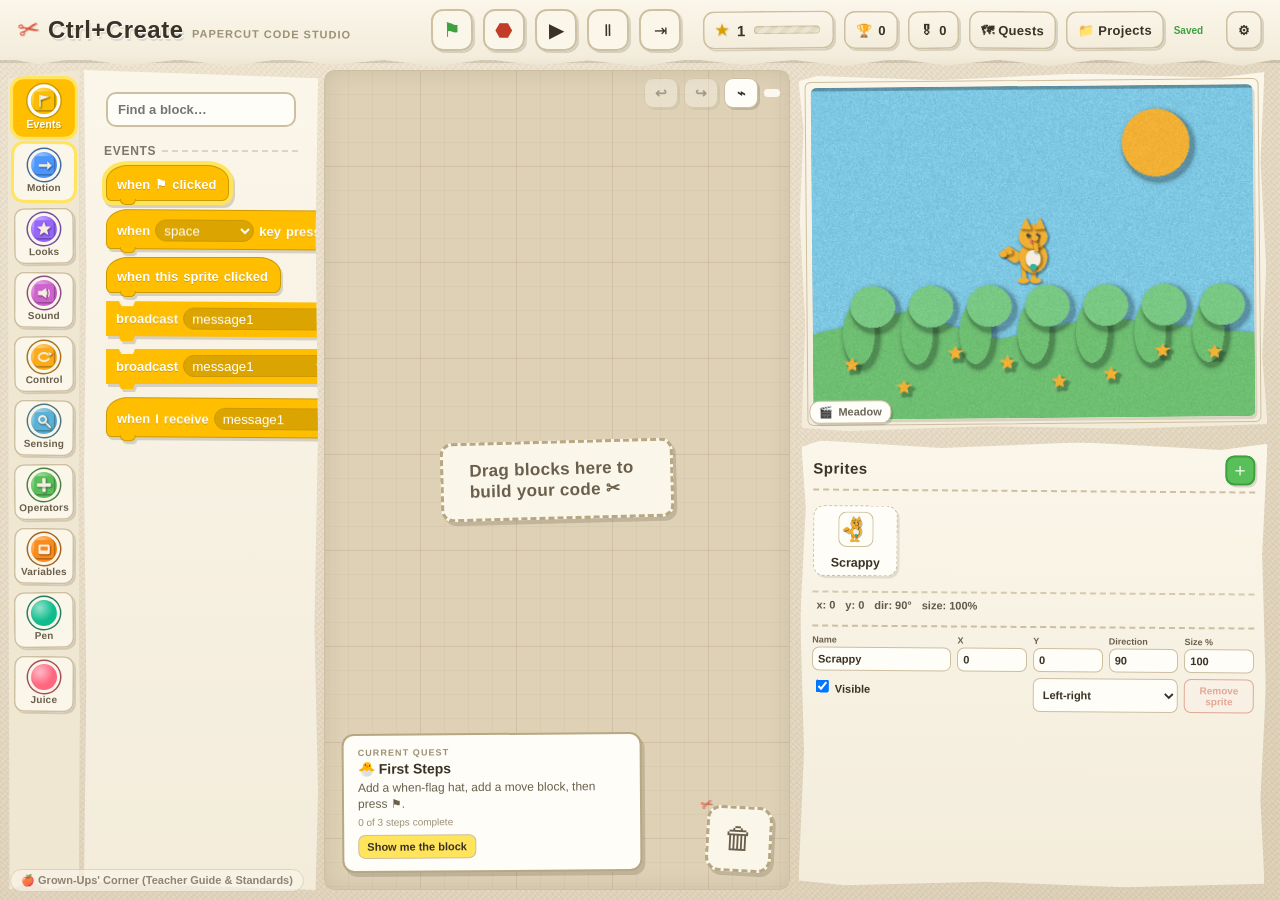
==== index.html @ 37e4403c "Ctrl+Create — papercut block-coding studio for kids A complete, offline-friendly Scratch-style visua" ====
<!DOCTYPE html>
<html lang="en">
<head>
<meta charset="UTF-8">
<meta name="viewport" content="width=device-width, initial-scale=1.0">
<title>Ctrl+Create — Papercut Code Studio</title>
<link rel="stylesheet" href="css/theme.css?v=14">
<link rel="stylesheet" href="css/blocks.css?v=14">
<link rel="stylesheet" href="css/game.css?v=14">
<link rel="stylesheet" href="css/enhancements.css?v=14">
<link rel="manifest" href="manifest.webmanifest">
</head>
<body>

  <!-- ======================================================= TOP BAR -->
  <header id="topbar">
    <div class="brand">
      <span class="brand-mark">✂</span>
      <h1>Ctrl+Create</h1>
      <span class="brand-sub">papercut code studio</span>
    </div>

    <div class="run-controls">
      <button id="btn-flag" class="ctl ctl-flag" title="Run (green flag)">⚑</button>
      <button id="btn-stop" class="ctl ctl-stop" title="Stop all">⬣</button>
      <button id="btn-play" class="ctl ctl-play" title="Play fullscreen">▶</button>
      <button id="btn-pause" class="ctl ctl-debug" title="Pause running code" aria-label="Pause running code">Ⅱ</button>
      <button id="btn-step" class="ctl ctl-debug" title="Run one block" aria-label="Run one block">⇥</button>
    </div>

    <div class="player-hud">
      <div id="hud-level" class="hud-chip" title="Your maker level">
        <span class="hud-icon">★</span>
        <span id="hud-level-num">1</span>
        <div class="xp-track"><div id="hud-xp-fill" class="xp-fill"></div></div>
      </div>
      <button id="btn-achievements" class="hud-chip" title="Achievements">🏆 <span id="hud-ach-count">0</span></button>
      <button id="btn-badges" class="hud-chip" title="Badges">🎖 <span id="hud-badge-count">0</span></button>
      <button id="btn-quests" class="hud-chip" title="Quests / Levels">🗺 Quests</button>
      <button id="btn-projects" class="hud-chip" title="My projects">📁 Projects</button>
      <span id="save-status" class="save-status" role="status" aria-live="polite">Saved</span>
      <button id="btn-settings" class="hud-chip" title="Learning and classroom settings" aria-label="Learning and classroom settings">⚙</button>
    </div>
  </header>

  <!-- ======================================================= MAIN LAYOUT -->
  <main id="layout">

    <!-- palette rail: category buttons -->
    <nav id="cat-rail" aria-label="Block categories"><!-- filled by palette.js --></nav>

    <!-- palette: block templates for selected category -->
    <section id="palette" aria-label="Block palette"><!-- filled by palette.js --></section>

    <!-- scripting workspace -->
    <section id="workspace-wrap">
      <div id="workspace" tabindex="0" aria-label="Scripting area">
        <div id="ws-canvas"><!-- top-level scripts live here --></div>
        <div id="ws-hint" class="ws-hint">Drag blocks here to build your code ✂</div>
      </div>
      <div id="trash" title="Drag here to delete">🗑</div>
    </section>

    <!-- stage + sprites -->
    <aside id="stage-side">
      <div id="stage-frame" class="paper-card">
        <canvas id="stage" width="480" height="360"></canvas>
        <div id="stage-overlays"><!-- speech bubbles, variable monitors, ask prompt --></div>
      </div>
      <div id="sprite-panel" class="paper-card">
        <div class="panel-head">
          <h2>Sprites</h2>
          <button id="btn-add-sprite" title="Add a sprite">＋</button>
        </div>
        <div id="sprite-list"><!-- filled by stage.js --></div>
        <div id="sprite-props"><!-- x / y / size / dir readout --></div>
      </div>
    </aside>
  </main>

  <!-- ======================================================= GAME OVERLAYS -->
  <div id="toast-dock" aria-live="polite"><!-- achievement toasts --></div>

  <dialog id="dlg-achievements" class="paper-dialog">
    <div class="dlg-head"><h2>🏆 Achievements</h2><button class="dlg-close" data-close>✕</button></div>
    <div id="ach-grid" class="dlg-body"></div>
  </dialog>

  <dialog id="dlg-badges" class="paper-dialog">
    <div class="dlg-head"><h2>🎖 Badges</h2><button class="dlg-close" data-close>✕</button></div>
    <div id="badge-grid" class="dlg-body"></div>
  </dialog>

  <dialog id="dlg-quests" class="paper-dialog">
    <div class="dlg-head"><h2>🗺 Quests</h2><button class="dlg-close" data-close>✕</button></div>
    <div id="quest-list" class="dlg-body"></div>
  </dialog>

  <dialog id="dlg-levelup" class="paper-dialog levelup">
    <div id="levelup-body"></div>
  </dialog>

  <!-- discreet teacher link: visible to grown-ups, out of kids' way -->
  <a id="teacher-link" href="./teacher-guide.html" target="_blank" rel="noopener"
     title="Teacher guide and standards alignment"
     style="position:fixed;left:10px;bottom:8px;z-index:60;font:600 11px/1.4 -apple-system,'SF Pro Rounded','Segoe UI',ui-rounded,sans-serif;color:#6b6152;text-decoration:none;background:rgba(251,246,234,.85);border:1.5px solid #d8cbae;border-radius:999px;padding:3px 10px;opacity:.75">
    🍎 Grown-Ups' Corner (Teacher Guide &amp; Standards)</a>

  <!-- ======================================================= SCRIPTS -->
  <script src="js/core.js?v=14"></script>
  <script src="js/blockDefs.js?v=14"></script>
  <script src="js/editor/blockRender.js?v=14"></script>
  <script src="js/editor/palette.js?v=14"></script>
  <script src="js/editor/workspace.js?v=14"></script>
  <script src="js/engine/sound.js?v=14"></script>
  <script src="js/engine/fx.js?v=14"></script>
  <script src="js/engine/stage.js?v=14"></script>
  <script src="js/engine/interpreter.js?v=14"></script>
  <script src="js/projectIO.js?v=14"></script>
  <script src="js/game/progress.js?v=14"></script>
  <script src="js/game/achievements.js?v=14"></script>
  <script src="js/game/quests.js?v=14"></script>
  <script src="js/game/ui.js?v=14"></script>
  <script src="js/editor/projects.js?v=14"></script>
  <script src="js/editor/playmode.js?v=14"></script>
  <script src="js/main.js?v=14"></script>
  <script src="js/enhancements.js?v=14"></script>
</body>
</html>
---- css/theme.css ----
/* =========================================================================
   Scratchy — theme.css
   App layout + papercut / construction-paper craft aesthetic.
   Pure CSS. System fonts + CSS-generated textures only.
   ========================================================================= */

:root {
  /* --- paper palette --- */
  --paper-bg:      #e8ddc7;   /* warm kraft base */
  --paper-bg-2:    #e0d3b8;   /* deeper kraft for texture layering */
  --paper-card:    #fbf6ea;   /* cream cut sheet */
  --paper-card-2:  #f3ecdb;   /* secondary card tone */
  --paper-rail:    #f0e7d2;   /* category rail sheet */
  --ink:           #3a3226;   /* dark warm ink */
  --ink-soft:      #6a5f4c;   /* muted ink for sub text */
  --ink-faint:     #9c9075;   /* faint ink / placeholders */
  --cut-edge:      #cdbf9f;   /* hairline darker cut edge */
  --cut-edge-2:    #b7a883;   /* deeper cut edge */

  /* --- construction-paper accents --- */
  --red:    #e5533c;
  --red-d:  #c23c28;
  --blue:   #4c97ff;
  --blue-d: #2f78dd;
  --green:  #59c059;
  --green-d:#3fa03f;
  --yellow: #ffbf00;
  --yellow-d:#d99e00;
  --purple: #a05cd6;
  --pink:   #ff6ea6;

  /* --- shadows: hard offset "paper stack", no soft blur --- */
  --shadow-hard:   3px 4px 0 rgba(58,50,38,.18);
  --shadow-hard-sm:2px 2px 0 rgba(58,50,38,.16);
  --shadow-hard-lg:5px 7px 0 rgba(58,50,38,.20);
  --shadow-inset-edge: inset 0 0 0 1px var(--cut-edge);

  /* --- geometry --- */
  --tilt-a: -0.5deg;
  --tilt-b:  0.4deg;
  --radius:  10px;

  --font: -apple-system, "SF Pro Rounded", "Segoe UI", ui-rounded,
          "Helvetica Neue", Arial, sans-serif;
}

/* =========================================================================
   Reset / base
   ========================================================================= */
* { box-sizing: border-box; }

html, body {
  height: 100%;
  width: 100%;
  margin: 0;
}

body {
  overflow: hidden;
  font-family: var(--font);
  color: var(--ink);
  background-color: var(--paper-bg);
  /* layered fiber / speckle texture — tiny, low-contrast, no images */
  background-image:
    /* faint diagonal paper fibers */
    repeating-linear-gradient(48deg,
      rgba(255,255,255,.05) 0 2px,
      rgba(120,100,70,.035) 2px 4px),
    repeating-linear-gradient(-42deg,
      rgba(120,100,70,.03) 0 3px,
      rgba(255,255,255,.03) 3px 6px),
    /* speckle grain */
    radial-gradient(rgba(90,74,48,.06) 0.5px, transparent 0.5px),
    radial-gradient(rgba(120,100,70,.05) 0.5px, transparent 0.5px),
    /* base warmth gradient */
    radial-gradient(120% 120% at 20% 0%, #efe6d2 0%, var(--paper-bg) 55%, #ddd0b6 100%);
  background-size:
    5px 5px,
    7px 7px,
    9px 9px,
    13px 13px,
    100% 100%;
  background-position: 0 0, 0 0, 0 0, 4px 6px, 0 0;
  -webkit-font-smoothing: antialiased;
}

button { font-family: inherit; color: inherit; cursor: pointer; }

:focus-visible {
  outline: 3px dashed var(--blue);
  outline-offset: 2px;
}

/* =========================================================================
   Topbar — torn bottom edge, paper sheet
   ========================================================================= */
#topbar {
  position: relative;
  height: 60px;
  display: flex;
  align-items: center;
  justify-content: space-between;
  gap: 14px;
  padding: 0 18px;
  background:
    linear-gradient(180deg, var(--paper-card) 0%, var(--paper-card-2) 100%);
  box-shadow: 0 3px 0 rgba(58,50,38,.14);
  z-index: 30;
}
/* torn bottom edge via zigzag clip on an overlay strip */
#topbar::after {
  content: "";
  position: absolute;
  left: 0; right: 0; bottom: -9px;
  height: 12px;
  background: linear-gradient(180deg, var(--paper-card-2), #ece3ce);
  clip-path: polygon(
    0 0, 3% 60%, 6% 10%, 10% 70%, 14% 20%, 18% 75%, 22% 15%, 26% 65%,
    30% 25%, 34% 80%, 38% 18%, 42% 68%, 46% 30%, 50% 78%, 54% 16%,
    58% 66%, 62% 26%, 66% 74%, 70% 14%, 74% 70%, 78% 22%, 82% 76%,
    86% 18%, 90% 64%, 94% 28%, 97% 72%, 100% 12%, 100% 0);
  z-index: 1;
}

.brand {
  display: flex;
  align-items: baseline;
  gap: 8px;
}
.brand-mark {
  font-size: 26px;
  line-height: 1;
  color: var(--red);
  transform: rotate(-12deg);
  display: inline-block;
  filter: drop-shadow(1px 1px 0 rgba(58,50,38,.2));
}
.brand h1 {
  margin: 0;
  font-size: 24px;
  font-weight: 800;
  letter-spacing: .5px;
  color: var(--ink);
  text-shadow: 1px 1px 0 #fff, 2px 3px 0 rgba(58,50,38,.12);
}
.brand-sub {
  font-size: 11px;
  font-weight: 700;
  letter-spacing: 1px;
  text-transform: uppercase;
  color: var(--ink-faint);
  transform: rotate(var(--tilt-b));
}

/* run controls — flag + stop, paper sticker buttons */
.run-controls {
  display: flex;
  gap: 10px;
  margin-left: auto;
  margin-right: 8px;
}
.ctl {
  width: 42px; height: 42px;
  font-size: 20px;
  border: none;
  border-radius: 12px;
  background: var(--paper-card);
  box-shadow:
    0 0 0 2px var(--cut-edge) inset,
    var(--shadow-hard-sm);
  transition: transform .08s, box-shadow .08s, background .15s;
  transform: rotate(var(--tilt-a));
}
.ctl:hover { background: #fffdf6; transform: rotate(0deg) translateY(-1px); }
.ctl:active {
  transform: translate(1px, 2px) rotate(0deg);
  box-shadow: 0 0 0 2px var(--cut-edge) inset, 1px 1px 0 rgba(58,50,38,.16);
}
.ctl-flag { color: var(--green-d); }
.ctl-flag:hover { box-shadow: 0 0 0 2px var(--green) inset, var(--shadow-hard-sm); }
.ctl-stop { color: var(--red-d); transform: rotate(var(--tilt-b)); }
.ctl-stop:hover { box-shadow: 0 0 0 2px var(--red) inset, var(--shadow-hard-sm); }

/* player HUD chips are defined in game.css (.hud-chip) */
.player-hud { display: flex; align-items: center; gap: 10px; }

/* =========================================================================
   Layout grid
   ========================================================================= */
#layout {
  display: grid;
  grid-template-columns: 76px 240px minmax(260px, 1fr) minmax(340px, 480px);
  height: calc(100vh - 60px);
  width: 100%;
  gap: 0;
  padding: 10px 10px 10px 8px;
}

/* =========================================================================
   Category rail
   ========================================================================= */
#cat-rail {
  position: relative;
  display: flex;
  flex-direction: column;
  gap: 8px;
  padding: 10px 6px;
  overflow-y: auto;
  overflow-x: hidden;
  background: var(--paper-rail);
  box-shadow: var(--shadow-hard);
  clip-path: polygon(
    0 1%, 100% 0, 99% 12%, 100% 30%, 98% 55%, 100% 78%,
    99% 99%, 60% 100%, 30% 99%, 2% 100%, 1% 60%, 0 20%);
  margin-right: 4px;
}
#cat-rail::-webkit-scrollbar { width: 6px; }
#cat-rail::-webkit-scrollbar-thumb { background: var(--cut-edge); border-radius: 4px; }

.cat-btn {
  --cat-color: var(--blue);
  display: flex;
  flex-direction: column;
  align-items: center;
  gap: 4px;
  padding: 8px 2px 7px;
  border: none;
  border-radius: 10px;
  background: var(--paper-card);
  box-shadow: 0 0 0 1.5px var(--cut-edge) inset, var(--shadow-hard-sm);
  transition: transform .1s, box-shadow .1s, background .12s;
}
.cat-btn:nth-child(even) { transform: rotate(var(--tilt-b)); }
.cat-btn:nth-child(odd)  { transform: rotate(var(--tilt-a)); }
.cat-btn:hover {
  background: #fffdf6;
  transform: rotate(0) translateY(-1px);
}
.cat-btn:active { transform: translate(1px,2px); }

/* papercut circle sticker dot */
.cat-dot {
  width: 26px; height: 26px;
  border-radius: 50%;
  background:
    radial-gradient(circle at 34% 30%, rgba(255,255,255,.55), transparent 55%),
    var(--cat-color);
  box-shadow:
    0 0 0 3px var(--paper-card),
    0 0 0 4.5px color-mix(in srgb, var(--cat-color) 55%, var(--ink)),
    2px 2px 0 rgba(58,50,38,.18);
}
/* generated papercut icon sits inside the sticker frame */
.cat-dot { display: flex; align-items: center; justify-content: center; overflow: hidden; }
.cat-icon {
  width: 26px; height: 26px;
  border-radius: 50%;
  object-fit: cover;
  display: block;
}
.cat-name {
  font-size: 10px;
  font-weight: 800;
  letter-spacing: .2px;
  color: var(--ink-soft);
  text-align: center;
  line-height: 1.1;
}
.cat-btn.active {
  background: var(--cat-color);
  box-shadow:
    0 0 0 2px color-mix(in srgb, var(--cat-color) 60%, var(--ink)) inset,
    var(--shadow-hard);
  transform: rotate(0) scale(1.03);
}
.cat-btn.active .cat-name { color: #fff; text-shadow: 1px 1px 0 rgba(58,50,38,.3); }
.cat-btn.active .cat-dot {
  box-shadow: 0 0 0 3px #fff, 0 0 0 4.5px rgba(58,50,38,.25), 2px 2px 0 rgba(58,50,38,.2);
}

/* =========================================================================
   Palette
   ========================================================================= */
#palette {
  position: relative;
  overflow-y: auto;
  overflow-x: hidden;
  padding: 12px 12px 40px;
  background:
    linear-gradient(180deg, var(--paper-card) 0%, var(--paper-card-2) 100%);
  box-shadow: var(--shadow-hard);
  clip-path: polygon(
    0 0, 100% 1%, 99% 20%, 100% 44%, 98.5% 68%, 100% 88%,
    99% 100%, 0 99%, 1% 75%, 0 50%, 1% 24%);
  margin-right: 6px;
}
#palette::-webkit-scrollbar { width: 8px; }
#palette::-webkit-scrollbar-track { background: transparent; }
#palette::-webkit-scrollbar-thumb {
  background: var(--cut-edge); border-radius: 5px; border: 2px solid var(--paper-card);
}

.palette-sep {
  margin: 14px 2px 8px;
  font-size: 11px;
  font-weight: 800;
  letter-spacing: 1.2px;
  text-transform: uppercase;
  color: var(--ink-soft);
  display: flex;
  align-items: center;
  gap: 8px;
}
.palette-sep::after {
  content: "";
  flex: 1;
  height: 0;
  border-top: 2px dashed var(--cut-edge);
}
.palette-sep:first-child { margin-top: 2px; }

.palette-block {
  margin: 8px 0;
  cursor: grab;
  transition: transform .1s;
  transform-origin: left center;
  filter: drop-shadow(2px 3px 0 rgba(58,50,38,.14));
}
.palette-block:nth-child(even) { transform: rotate(var(--tilt-b)); }
.palette-block:hover { transform: scale(1.03) rotate(0); }
.palette-block:active { cursor: grabbing; }
.palette-block svg { display: block; max-width: 100%; }

/* =========================================================================
   Workspace
   ========================================================================= */
#workspace-wrap {
  position: relative;
  overflow: hidden;
  border-radius: var(--radius);
}
#workspace {
  position: relative;
  width: 100%;
  height: 100%;
  overflow: auto;
  border-radius: var(--radius);
  /* cutting-mat feel: faint grid on kraft */
  background-color: #ded1b6;
  background-image:
    linear-gradient(rgba(120,100,70,.10) 1px, transparent 1px),
    linear-gradient(90deg, rgba(120,100,70,.10) 1px, transparent 1px),
    linear-gradient(rgba(120,100,70,.05) 1px, transparent 1px),
    linear-gradient(90deg, rgba(120,100,70,.05) 1px, transparent 1px),
    radial-gradient(rgba(90,74,48,.05) 0.5px, transparent 0.5px);
  background-size: 96px 96px, 96px 96px, 24px 24px, 24px 24px, 6px 6px;
  box-shadow: var(--shadow-inset-edge), inset 0 0 22px rgba(58,50,38,.12);
}
#workspace:focus-visible { outline: 3px dashed var(--blue); outline-offset: -3px; }
#workspace::-webkit-scrollbar { width: 12px; height: 12px; }
#workspace::-webkit-scrollbar-thumb {
  background: var(--cut-edge-2); border-radius: 6px; border: 3px solid #ded1b6;
}

#ws-canvas {
  position: absolute;
  top: 0; left: 0;
  min-width: 2000px;
  min-height: 2000px;
}

.ws-hint {
  position: absolute;
  top: 50%; left: 50%;
  transform: translate(-50%, -50%) rotate(-1.5deg);
  padding: 16px 26px;
  font-size: 17px;
  font-weight: 800;
  letter-spacing: .3px;
  color: var(--ink-soft);
  background: var(--paper-card);
  border-radius: 12px;
  border: 3px dashed var(--cut-edge-2);
  box-shadow: var(--shadow-hard);
  pointer-events: none;
  transition: opacity .3s, transform .3s;
  z-index: 2;
}
/* fade the hint out once blocks exist */
#workspace.has-blocks .ws-hint { opacity: 0; transform: translate(-50%, -40%) scale(.9); }

/* =========================================================================
   Trash zone — dashed "cut here" scissors line
   ========================================================================= */
#trash {
  position: absolute;
  right: 18px; bottom: 18px;
  width: 66px; height: 66px;
  display: grid;
  place-items: center;
  font-size: 30px;
  color: var(--ink-soft);
  background: var(--paper-card);
  border: 3px dashed var(--cut-edge-2);
  border-radius: 14px;
  box-shadow: var(--shadow-hard);
  transform: rotate(3deg);
  transition: transform .18s cubic-bezier(.3,1.6,.5,1), box-shadow .18s, background .18s, color .18s;
  z-index: 12;
}
#trash::before {
  content: "✂";
  position: absolute;
  top: -12px; left: -10px;
  font-size: 15px;
  color: var(--red);
  transform: rotate(-24deg);
  filter: drop-shadow(1px 1px 0 rgba(58,50,38,.2));
}
#trash.hot {
  background: var(--red);
  color: #fff;
  border-color: var(--red-d);
  border-style: dashed;
  transform: rotate(-4deg) scale(1.22);
  box-shadow: 5px 8px 0 rgba(58,50,38,.26);
  animation: trash-wobble .4s ease-in-out infinite;
}
#trash.hot::before { color: #fff; }

@keyframes trash-wobble {
  0%,100% { transform: rotate(-6deg) scale(1.22); }
  50%     { transform: rotate(2deg)  scale(1.28); }
}

/* =========================================================================
   Stage side (stage + sprites)
   ========================================================================= */
#stage-side {
  display: flex;
  flex-direction: column;
  gap: 12px;
  padding: 4px 4px 4px 10px;
  overflow-y: auto;
  min-height: 0;
}
#stage-side::-webkit-scrollbar { width: 8px; }
#stage-side::-webkit-scrollbar-thumb { background: var(--cut-edge); border-radius: 5px; }

/* generic cut-paper card */
.paper-card {
  position: relative;
  background:
    linear-gradient(180deg, var(--paper-card) 0%, var(--paper-card-2) 100%);
  box-shadow: var(--shadow-hard);
  clip-path: polygon(
    0 1.5%, 4% 0, 30% 1.5%, 60% 0, 90% 1.5%, 100% 0,
    99% 25%, 100% 55%, 99% 80%, 100% 99%,
    70% 100%, 40% 99%, 10% 100%, 0 99%,
    1% 70%, 0 40%, 1% 15%);
  padding: 12px;
  transform: rotate(var(--tilt-a));
}
#stage-side .paper-card:nth-child(even) { transform: rotate(var(--tilt-b)); }

#stage-frame {
  padding: 12px;
  flex: 0 0 auto;
}
#stage-frame::after {
  /* hairline inner cut edge around the stage sheet */
  content: "";
  position: absolute;
  inset: 6px;
  border: 1px solid var(--cut-edge);
  border-radius: 6px;
  pointer-events: none;
}
#stage {
  display: block;
  width: 100%;
  height: auto;
  aspect-ratio: 4 / 3;
  border-radius: 6px;
  background: #fffdf7;
  image-rendering: auto;
  box-shadow: inset 0 0 0 2px var(--cut-edge), 2px 3px 0 rgba(58,50,38,.14);
}
#stage-overlays {
  position: absolute;
  inset: 12px;
  pointer-events: none;
}

/* sprite panel */
#sprite-panel {
  flex: 1 1 auto;
  min-height: 160px;
  display: flex;
  flex-direction: column;
}
.panel-head {
  display: flex;
  align-items: center;
  justify-content: space-between;
  margin-bottom: 10px;
  padding-bottom: 6px;
  border-bottom: 2px dashed var(--cut-edge);
}
.panel-head h2 {
  margin: 0;
  font-size: 15px;
  font-weight: 800;
  letter-spacing: .5px;
  color: var(--ink);
}
#btn-add-sprite {
  width: 30px; height: 30px;
  font-size: 18px;
  line-height: 1;
  border: none;
  border-radius: 9px;
  color: #fff;
  background: var(--green);
  box-shadow: 0 0 0 2px var(--green-d) inset, var(--shadow-hard-sm);
  transition: transform .08s, box-shadow .08s;
}
#btn-add-sprite:hover { transform: translateY(-1px) rotate(-3deg); }
#btn-add-sprite:active {
  transform: translate(1px,2px);
  box-shadow: 0 0 0 2px var(--green-d) inset, 1px 1px 0 rgba(58,50,38,.16);
}

#sprite-list {
  display: grid;
  grid-template-columns: repeat(auto-fill, minmax(72px, 1fr));
  gap: 8px;
  overflow-y: auto;
  padding: 2px;
  align-content: start;
}

.sprite-chip {
  display: flex;
  flex-direction: column;
  align-items: center;
  gap: 3px;
  padding: 6px 4px 5px;
  border: none;
  border-radius: 10px;
  background: var(--paper-card);
  box-shadow: 0 0 0 1.5px var(--cut-edge) inset, var(--shadow-hard-sm);
  transition: transform .1s, box-shadow .1s;
  transform: rotate(var(--tilt-a));
}
.sprite-chip:nth-child(even) { transform: rotate(var(--tilt-b)); }
.sprite-chip:hover { transform: rotate(0) translateY(-2px); }
.sprite-chip canvas {
  width: 48px; height: 48px;
  border-radius: 8px;
  background: #fffdf7;
  box-shadow: inset 0 0 0 1px var(--cut-edge);
  image-rendering: auto;
}
.sprite-chip span {
  font-size: 10px;
  font-weight: 700;
  color: var(--ink-soft);
  max-width: 64px;
  overflow: hidden;
  text-overflow: ellipsis;
  white-space: nowrap;
}
.sprite-chip.selected {
  background: var(--yellow);
  box-shadow: 0 0 0 2px var(--yellow-d) inset, var(--shadow-hard);
  transform: rotate(0) scale(1.04);
}
.sprite-chip.selected span { color: var(--ink); }

#sprite-props {
  margin-top: 10px;
  padding-top: 8px;
  border-top: 2px dashed var(--cut-edge);
  font-size: 12px;
  color: var(--ink-soft);
  display: flex;
  flex-wrap: wrap;
  gap: 8px;
}
#sprite-props:empty { display: none; }

/* =========================================================================
   Reduced motion
   ========================================================================= */
@media (prefers-reduced-motion: reduce) {
  * { animation: none !important; }
  .ctl, .cat-btn, .sprite-chip, .palette-block, #trash,
  .paper-card, #stage-side .paper-card { transform: none !important; }
  #trash.hot { transform: scale(1.15) !important; }
}
---- css/blocks.css ----
/* ============================================================================
 * SCRATCHY — blocks.css
 * Papercut coding blocks. Owned by the block renderer (blockRender.js).
 * Category colors arrive per-block as inline vars: --blk / --blk-edge.
 * ==========================================================================*/

/* ---------------------------------------------------------------- stacks -- */
.stack {
  position: absolute;
  filter: drop-shadow(3px 4px 0 rgba(58, 50, 38, 0.22));
  touch-action: none;
}
.stack.dragging {
  pointer-events: none;
  z-index: 999;
  filter: drop-shadow(6px 9px 0 rgba(58, 50, 38, 0.28));
  transform: scale(1.04) rotate(-0.8deg);
  transition: transform 0.08s ease-out;
}

/* ----------------------------------------------------------------- block -- */
.blk {
  position: relative;
  width: max-content;
  min-height: 34px;
  background: var(--blk);
  color: #fff;
  font: 600 13px/1 -apple-system, "SF Pro Rounded", "Segoe UI", ui-rounded, sans-serif;
  border: 1.5px solid var(--blk-edge);
  border-radius: 6px 8px 7px 5px / 7px 5px 8px 6px; /* hand-cut wobble */
  user-select: none;
  -webkit-user-select: none;
  touch-action: none;
  cursor: grab;
  /* crisp 1px cut-edge that follows a clip-path silhouette (used by the
     notched/bumped shapes, which drop their CSS border) */
  --edge:
    drop-shadow(0 -1px 0 var(--blk-edge)) drop-shadow(0 1px 0 var(--blk-edge))
    drop-shadow(1px 0 0 var(--blk-edge)) drop-shadow(-1px 0 0 var(--blk-edge));
}
.blk:active { cursor: grabbing; }

/* header row: labels + inputs */
.blk-row {
  display: flex;
  align-items: center;
  gap: 5px;
  padding: 6px 12px 7px 10px;
  min-height: 34px;
  box-sizing: border-box;
}
.blk-label { white-space: nowrap; text-shadow: 0 1px 0 rgba(0,0,0,0.18); }

/* paper tab: the bottom connector "bump". Hat blocks use this element;
   stack / C-foot draw their bump directly in the clip-path instead. */
.blk-tab {
  position: absolute;
  bottom: -5px;
  left: 13px;
  width: 16px;
  height: 6px;
  background: var(--blk);
  border: 1.5px solid var(--blk-edge);
  border-top: none;
  border-radius: 0 0 5px 6px / 0 0 6px 5px;
  z-index: 2;
  pointer-events: none;
}

/* ------------------------------------------------- puzzle-piece geometry --
   NOTCH  = concave cut in the top-left  -> "something connects ABOVE me"
   BUMP   = convex tab on the bottom-left -> "something connects BELOW me"
   Hat (event) blocks deliberately OMIT the top notch: that smooth top is the
   visual signal that a script must START with an event. The notch is a real
   clip-path cutout, so the bump of the block above shows THROUGH it — the two
   interlock like paper puzzle pieces. Notch/bump span x:13–29, depth 5px. */

/* stack: top notch + bottom bump */
.shape-stack {
  border: none;
  border-radius: 0;
  padding-bottom: 5px;               /* reserves the bump zone */
  filter: var(--edge);
  clip-path: polygon(
    0 0,
    13px 0, 15px 5px, 27px 5px, 29px 0,          /* ▼ top notch */
    100% 0,
    100% calc(100% - 5px),
    29px calc(100% - 5px), 27px 100%, 15px 100%, 13px calc(100% - 5px),  /* ▲ bump */
    0 calc(100% - 5px)
  );
}
.shape-stack > .blk-tab { display: none; }   /* bump lives in the clip-path */

/* cap: top notch, flat bottom (nothing may follow) */
.shape-cap {
  border: none;
  border-radius: 0;
  filter: var(--edge);
  clip-path: polygon(
    0 0, 13px 0, 15px 5px, 27px 5px, 29px 0, 100% 0,
    100% 100%, 0 100%
  );
}
.shape-cap > .blk-tab { display: none; }

/* ---------------------------------------------------------------- shapes -- */
.shape-hat {
  border-top-left-radius: 22px 16px;
  border-top-right-radius: 22px 16px;
}
.shape-hat > .blk-row { padding-top: 9px; }

/* reporter: pill */
.shape-reporter {
  border-radius: 999px;
  min-height: 26px;
}
.shape-reporter > .blk-row { min-height: 26px; padding: 3px 10px 4px; }

/* boolean: hexagon-ish cut */
.shape-boolean {
  min-height: 26px;
  border-radius: 4px;
  clip-path: polygon(9px 0, calc(100% - 9px) 0, 100% 50%, calc(100% - 9px) 100%, 9px 100%, 0 50%);
  border: none;
  box-shadow: inset 0 0 0 1.5px var(--blk-edge);
}
.shape-boolean > .blk-row { min-height: 26px; padding: 3px 14px 4px; }

/* C-blocks: header / mouth / foot column. Header gets a top notch; the foot
   gets a bottom bump. The whole C silhouette is edged with one drop-shadow. */
.shape-c, .shape-c2 {
  background: transparent;
  border: none;
  border-radius: 0;
  filter: var(--edge);
}
.shape-c > .blk-row, .shape-c2 > .blk-row,
.blk-mid, .blk-foot {
  background: var(--blk);
  border: none;
}
.shape-c > .blk-row, .shape-c2 > .blk-row {
  width: max-content;
  min-width: 120px;
  clip-path: polygon(0 0, 13px 0, 15px 5px, 27px 5px, 29px 0, 100% 0, 100% 100%, 0 100%);
}
.blk-mouth {
  position: relative;
  margin-left: 0;
  border-left: 16px solid var(--blk);
  min-height: 26px;
  min-width: 96px;
  padding: 5px 0 6px 4px;
  box-sizing: border-box;
}
.blk-mouth .stack-inner { position: relative; }
.blk-mid {
  width: max-content;
  min-width: 120px;
  padding: 4px 12px 5px 10px;
  font-weight: 600;
}
.blk-foot {
  height: 16px;
  width: 100%;
  min-width: 120px;
  position: relative;
  clip-path: polygon(
    0 0, 100% 0, 100% calc(100% - 5px),
    29px calc(100% - 5px), 27px 100%, 15px 100%, 13px calc(100% - 5px), 0 calc(100% - 5px)
  );
}
.blk-foot .blk-tab { display: none; }        /* foot bump is in the clip-path */

/* nested chain: blocks tuck together so each bump seats into the next notch */
.chain { display: flex; flex-direction: column; align-items: flex-start; }
.chain > .blk { margin-top: -5px; }
.chain > .blk:first-child { margin-top: 0; }

/* ---------------------------------------------------------------- inputs -- */
.blk-in {
  height: 22px;
  min-width: 30px;
  max-width: 110px;
  padding: 0 8px;
  border: 1px solid var(--blk-edge);
  border-radius: 999px;
  background: #fffdf7;
  color: #3a3226;
  font: 600 12px/1 inherit;
  font-family: inherit;
  text-align: center;
  outline: none;
  box-shadow: inset 1px 1px 0 rgba(58,50,38,0.12);
}
.blk-in:focus { box-shadow: 0 0 0 2.5px rgba(255,255,255,0.55), inset 1px 1px 0 rgba(58,50,38,0.12); }
.blk-in[data-kind="text"] { text-align: left; }
.blk-in[type="color"] {
  padding: 0; width: 30px; min-width: 30px; border-radius: 6px;
  background: none; height: 22px; cursor: pointer;
}

.blk-dd {
  height: 22px;
  padding: 0 4px;
  border: 1px solid var(--blk-edge);
  border-radius: 999px;
  background: rgba(0,0,0,0.14);
  color: #fff;
  font: 600 12px/1 inherit;
  font-family: inherit;
  outline: none;
  cursor: pointer;
}
.blk-dd option { color: #3a3226; background: #fffdf7; }

/* empty boolean slot */
.blk-slot {
  display: inline-flex;
  align-items: center;
  min-width: 34px;
  height: 20px;
  background: rgba(0,0,0,0.22);
  clip-path: polygon(7px 0, calc(100% - 7px) 0, 100% 50%, calc(100% - 7px) 100%, 7px 100%, 0 50%);
}
/* slot hosting a dropped reporter/boolean */
.slot-host { display: inline-flex; align-items: center; }
.slot-host .blk { position: relative; filter: none; }
.slot-host .blk .blk-row { padding-top: 2px; padding-bottom: 3px; min-height: 24px; }

/* --------------------------------------------------------------- palette -- */
.palette-sep {
  margin: 14px 8px 6px;
  font: 800 12px/1 -apple-system, "SF Pro Rounded", "Segoe UI", ui-rounded, sans-serif;
  letter-spacing: 0.06em;
  text-transform: uppercase;
  color: var(--ink, #3a3226);
  opacity: 0.65;
  display: flex;
  align-items: center;
  gap: 6px;
}
.palette-sep::after { content: ""; flex: 1; border-top: 2px dashed rgba(58,50,38,0.25); }
.palette-block {
  position: relative;
  margin: 8px 10px;
  width: max-content;
  filter: drop-shadow(2px 3px 0 rgba(58,50,38,0.18));
  cursor: grab;
}
.palette-block .blk { pointer-events: none; }  /* drag starts on wrapper */
.palette-block:hover { transform: translate(-1px,-1px) rotate(-0.4deg); }
.palette-block:hover .blk { box-shadow: 0 0 0 2px rgba(255,255,255,0.35); }

/* ------------------------------------------------------------ indicators -- */
.snap-indicator {
  position: absolute;
  height: 8px;
  width: 120px;
  background: rgba(58,50,38,0.35);
  border-radius: 4px;
  pointer-events: none;
  z-index: 998;
  display: none;
}
.snap-indicator.on { display: block; }
.slot-glow { box-shadow: 0 0 0 3px #ffe45c, inset 1px 1px 0 rgba(58,50,38,0.12) !important; }
.slot-glow-hex { outline: 3px solid #ffe45c; }

#trash.hot { transform: scale(1.25) rotate(6deg); }
---- css/game.css ----
/* =========================================================================
   Scratchy — game.css
   HUD chips, XP, toasts, paper dialogs, achievements, badges,
   quests, and the level-up celebration. Reuses theme.css papercut vars.
   ========================================================================= */

/* =========================================================================
   HUD chips (topbar right)
   ========================================================================= */
.hud-chip {
  position: relative;
  display: inline-flex;
  align-items: center;
  gap: 6px;
  height: 38px;
  padding: 0 12px;
  font-size: 13px;
  font-weight: 800;
  letter-spacing: .3px;
  color: var(--ink);
  border: none;
  border-radius: 11px;
  background: linear-gradient(180deg, var(--paper-card), var(--paper-card-2));
  box-shadow: 0 0 0 1.5px var(--cut-edge) inset, var(--shadow-hard-sm);
  transition: transform .09s, box-shadow .09s, background .12s;
  transform: rotate(var(--tilt-a));
}
.hud-chip:nth-child(even) { transform: rotate(var(--tilt-b)); }
button.hud-chip:hover { background: #fffdf6; transform: rotate(0) translateY(-1px); }
button.hud-chip:active {
  transform: translate(1px,2px) rotate(0);
  box-shadow: 0 0 0 1.5px var(--cut-edge) inset, 1px 1px 0 rgba(58,50,38,.16);
}
.hud-icon {
  font-size: 15px;
  color: var(--yellow-d);
  filter: drop-shadow(1px 1px 0 rgba(58,50,38,.15));
}

/* level chip carries an XP track */
#hud-level { padding-right: 14px; }
#hud-level-num {
  min-width: 14px;
  text-align: center;
  font-weight: 900;
  font-size: 15px;
}
.xp-track {
  position: relative;
  width: 66px;
  height: 8px;
  border-radius: 5px;
  background: #e6dcc4;
  box-shadow: inset 0 0 0 1px var(--cut-edge), inset 0 1px 2px rgba(58,50,38,.18);
  overflow: hidden;
}
.xp-fill {
  height: 100%;
  width: 0%;              /* JS sets inline width */
  border-radius: 5px;
  background:
    linear-gradient(180deg, #ffd34d, var(--yellow) 60%, var(--yellow-d));
  box-shadow: inset 0 1px 0 rgba(255,255,255,.5);
  transition: width .4s cubic-bezier(.4,1.3,.5,1);
}
/* candy-stripe shimmer on the fill */
.xp-fill::after {
  content: "";
  position: absolute;
  inset: 0;
  background: repeating-linear-gradient(-45deg,
    rgba(255,255,255,.25) 0 5px, transparent 5px 10px);
}

/* =========================================================================
   Toast dock
   ========================================================================= */
#toast-dock {
  position: fixed;
  top: 70px;
  right: 16px;
  display: flex;
  flex-direction: column;
  gap: 10px;
  z-index: 200;
  pointer-events: none;
}

.toast {
  pointer-events: auto;
  display: flex;
  align-items: center;
  gap: 11px;
  min-width: 240px;
  max-width: 320px;
  padding: 11px 14px;
  color: var(--ink);
  background: linear-gradient(180deg, var(--paper-card), var(--paper-card-2));
  border-radius: 12px;
  box-shadow: 0 0 0 1.5px var(--cut-edge) inset, var(--shadow-hard-lg);
  border-left: 6px solid var(--blue);
  transform-origin: top right;
  animation: toast-flutter .5s cubic-bezier(.2,1.4,.4,1) both;
}
.toast.out { animation: toast-out .35s ease-in forwards; }

.toast-icon {
  flex: 0 0 auto;
  font-size: 24px;
  filter: drop-shadow(1px 1px 0 rgba(58,50,38,.2));
}
.toast-title {
  display: block;
  font-size: 13.5px;
  font-weight: 900;
  letter-spacing: .2px;
}
.toast-desc {
  font-size: 12px;
  color: var(--ink-soft);
  line-height: 1.25;
}

/* accent variants by toast type */
.toast-achievement { border-left-color: var(--yellow); }
.toast-badge       { border-left-color: var(--purple); }
.toast-quest       { border-left-color: var(--green); }
.toast-levelup     { border-left-color: var(--red); }
.toast-info        { border-left-color: var(--blue); }

@keyframes toast-flutter {
  0%   { opacity: 0; transform: translateX(120%) rotate(6deg); }
  60%  { opacity: 1; transform: translateX(-6%)  rotate(-2deg); }
  80%  { transform: translateX(3%) rotate(1deg); }
  100% { opacity: 1; transform: translateX(0)    rotate(-0.5deg); }
}
@keyframes toast-out {
  to { opacity: 0; transform: translateX(120%) rotate(5deg); }
}

/* =========================================================================
   Paper dialogs
   ========================================================================= */
.paper-dialog {
  width: min(680px, 92vw);
  max-height: 82vh;
  padding: 0;
  border: none;
  color: var(--ink);
  background: linear-gradient(180deg, var(--paper-card) 0%, var(--paper-card-2) 100%);
  border-radius: 16px;
  box-shadow: 6px 9px 0 rgba(58,50,38,.28), 0 0 0 2px var(--cut-edge) inset;
  overflow: hidden;
  transform: rotate(-0.4deg);
}
.paper-dialog[open] { animation: dlg-drop .38s cubic-bezier(.2,1.3,.4,1) both; }
.paper-dialog::backdrop {
  background:
    radial-gradient(120% 120% at 50% 0%, rgba(58,50,38,.35), rgba(58,50,38,.6));
  backdrop-filter: blur(1.5px);
}
/* torn top edge strip */
.paper-dialog::after {
  content: "";
  position: absolute;
  top: 0; left: 0; right: 0;
  height: 10px;
  background: var(--paper-card);
  clip-path: polygon(
    0 100%, 4% 30%, 8% 90%, 12% 20%, 16% 85%, 20% 25%, 24% 92%, 28% 18%,
    32% 80%, 36% 28%, 40% 88%, 44% 22%, 48% 82%, 52% 30%, 56% 90%, 60% 20%,
    64% 84%, 68% 26%, 72% 88%, 76% 18%, 80% 80%, 84% 28%, 88% 90%, 92% 22%,
    96% 84%, 100% 30%, 100% 100%);
  pointer-events: none;
  z-index: 3;
}

@keyframes dlg-drop {
  0%   { opacity: 0; transform: translateY(-30px) rotate(2deg) scale(.94); }
  100% { opacity: 1; transform: translateY(0)    rotate(-0.4deg) scale(1); }
}

.dlg-head {
  display: flex;
  align-items: center;
  justify-content: space-between;
  padding: 16px 18px 12px;
  border-bottom: 2.5px dashed var(--cut-edge-2);
}
.dlg-head h2 {
  margin: 0;
  font-size: 20px;
  font-weight: 900;
  letter-spacing: .5px;
  text-shadow: 1px 1px 0 #fff;
}
.dlg-close {
  width: 34px; height: 34px;
  font-size: 16px;
  border: none;
  border-radius: 10px;
  color: #fff;
  background: var(--red);
  box-shadow: 0 0 0 2px var(--red-d) inset, var(--shadow-hard-sm);
  transition: transform .08s, box-shadow .08s;
}
.dlg-close:hover { transform: rotate(-6deg) translateY(-1px); }
.dlg-close:active {
  transform: translate(1px,2px);
  box-shadow: 0 0 0 2px var(--red-d) inset, 1px 1px 0 rgba(58,50,38,.16);
}

.dlg-body {
  max-height: 60vh;
  overflow-y: auto;
  padding: 16px 18px 20px;
}
.dlg-body::-webkit-scrollbar { width: 10px; }
.dlg-body::-webkit-scrollbar-thumb {
  background: var(--cut-edge); border-radius: 6px; border: 2px solid var(--paper-card);
}

/* =========================================================================
   Achievements / Badges grids
   ========================================================================= */
#ach-grid, #badge-grid {
  display: grid;
  grid-template-columns: repeat(auto-fill, minmax(140px, 1fr));
  gap: 14px;
}

.ach-card, .badge-card {
  position: relative;
  display: flex;
  flex-direction: column;
  align-items: center;
  text-align: center;
  gap: 5px;
  padding: 16px 10px 12px;
  border-radius: 12px;
  background: linear-gradient(180deg, var(--paper-card), var(--paper-card-2));
  box-shadow: 0 0 0 1.5px var(--cut-edge) inset, var(--shadow-hard);
  overflow: hidden;
  transition: transform .12s;
}
.ach-card:nth-child(even), .badge-card:nth-child(even) { transform: rotate(var(--tilt-b)); }
.ach-card:nth-child(odd),  .badge-card:nth-child(odd)  { transform: rotate(var(--tilt-a)); }
.ach-card:hover, .badge-card:hover { transform: rotate(0) translateY(-2px) scale(1.02); }

.ach-icon, .badge-icon {
  font-size: 34px;
  line-height: 1;
  filter: drop-shadow(2px 2px 0 rgba(58,50,38,.18));
}
.ach-name, .badge-name {
  font-size: 13px;
  font-weight: 900;
  letter-spacing: .2px;
}
.ach-desc, .badge-desc {
  font-size: 11px;
  color: var(--ink-soft);
  line-height: 1.25;
}

/* unlocked: full color + corner sticker star */
.ach-card.unlocked, .badge-card.unlocked { }
.ach-card.unlocked::after, .badge-card.unlocked::after {
  content: "★";
  position: absolute;
  top: -6px; right: -6px;
  width: 26px; height: 26px;
  display: grid; place-items: center;
  font-size: 13px;
  color: #fff;
  background: var(--green);
  border-radius: 50%;
  box-shadow: 0 0 0 3px var(--paper-card), 2px 2px 0 rgba(58,50,38,.2);
  transform: rotate(12deg);
}

/* locked: desaturated, dashed outline, dimmed icon */
.ach-card.locked, .badge-card.locked {
  background: repeating-linear-gradient(45deg,
      #efe8d6 0 8px, #e9e1cd 8px 16px);
  box-shadow: 0 0 0 2px var(--cut-edge-2) inset;
  border: 2.5px dashed var(--cut-edge-2);
  filter: grayscale(.7);
}
.ach-card.locked .ach-icon, .badge-card.locked .badge-icon { opacity: .35; }
.ach-card.locked .ach-name, .badge-card.locked .badge-name { color: var(--ink-soft); }

/* tier corner ribbons */
.ach-tier, .badge-tier {
  position: absolute;
  top: 9px; left: -24px;
  width: 84px;
  padding: 2px 0;
  font-size: 9px;
  font-weight: 900;
  letter-spacing: 1px;
  text-transform: uppercase;
  text-align: center;
  color: #fff;
  transform: rotate(-45deg);
  box-shadow: 0 1px 0 rgba(58,50,38,.25);
  text-shadow: 1px 1px 0 rgba(58,50,38,.3);
}
.ach-tier.bronze, .badge-tier.bronze { background: linear-gradient(180deg,#d38a4f,#b06d34); }
.ach-tier.silver, .badge-tier.silver { background: linear-gradient(180deg,#c9cdd4,#9aa0aa); color:#3a3226; text-shadow:1px 1px 0 rgba(255,255,255,.4); }
.ach-tier.gold,   .badge-tier.gold   { background: linear-gradient(180deg,#ffd455,#e3a900); color:#3a3226; text-shadow:1px 1px 0 rgba(255,255,255,.4); }
/* label the ribbon from its tier class when JS leaves the node empty */
.ach-tier.bronze:empty::before, .badge-tier.bronze:empty::before { content: "Bronze"; }
.ach-tier.silver:empty::before, .badge-tier.silver:empty::before { content: "Silver"; }
.ach-tier.gold:empty::before,   .badge-tier.gold:empty::before   { content: "Gold"; }

/* =========================================================================
   Quests
   ========================================================================= */
#quest-list {
  display: flex;
  flex-direction: column;
  gap: 12px;
}

.quest-row {
  position: relative;
  display: grid;
  grid-template-columns: 40px 1fr;
  grid-template-rows: auto auto;
  column-gap: 12px;
  row-gap: 6px;
  align-items: center;
  padding: 12px 14px;
  border-radius: 12px;
  background: linear-gradient(180deg, var(--paper-card), var(--paper-card-2));
  box-shadow: 0 0 0 1.5px var(--cut-edge) inset, var(--shadow-hard);
  border-left: 6px solid var(--blue);
  transform: rotate(var(--tilt-a));
  transition: transform .12s;
}
.quest-row:nth-child(even) { transform: rotate(var(--tilt-b)); }
.quest-row:hover { transform: rotate(0); }

.quest-row .quest-icon,
.quest-row > :first-child {
  grid-row: 1 / span 2;
  font-size: 26px;
  text-align: center;
  filter: drop-shadow(1px 1px 0 rgba(58,50,38,.18));
}
.quest-title {
  font-size: 14px;
  font-weight: 900;
  letter-spacing: .2px;
}
.quest-desc {
  font-size: 11.5px;
  color: var(--ink-soft);
  grid-column: 2;
}

/* progress bar reuses xp-track/fill look */
.quest-progress {
  position: relative;
  grid-column: 2;
  height: 10px;
  border-radius: 6px;
  background: #e6dcc4;
  box-shadow: inset 0 0 0 1px var(--cut-edge), inset 0 1px 2px rgba(58,50,38,.18);
  overflow: hidden;
}
.quest-progress > .quest-fill,
.quest-progress > .xp-fill,
.quest-fill {
  height: 100%;
  width: 0%;              /* JS sets inline width */
  border-radius: 6px;
  background: linear-gradient(180deg,#7ad47a,var(--green) 60%,var(--green-d));
  box-shadow: inset 0 1px 0 rgba(255,255,255,.4);
  transition: width .4s cubic-bezier(.4,1.3,.5,1);
}

/* completed quests */
.quest-row.done {
  border-left-color: var(--green);
  background: linear-gradient(180deg,#eef7e6,#e4f0d6);
}
.quest-row.done .quest-title {
  text-decoration: line-through;
  text-decoration-color: var(--green-d);
  text-decoration-thickness: 2px;
  color: var(--ink-soft);
}
.quest-row.done::after {
  content: "✓";
  position: absolute;
  top: 8px; right: 12px;
  width: 24px; height: 24px;
  display: grid; place-items: center;
  font-size: 14px; font-weight: 900;
  color: #fff;
  background: var(--green);
  border-radius: 50%;
  box-shadow: 2px 2px 0 rgba(58,50,38,.2);
  transform: rotate(-8deg);
}

/* =========================================================================
   Level-up celebration
   ========================================================================= */
.paper-dialog.levelup {
  width: min(440px, 90vw);
  text-align: center;
  overflow: visible;               /* let confetti spill */
  background:
    radial-gradient(circle at 50% 34%,
      #fff6d8 0%, #ffe9a8 22%, var(--paper-card) 46%, var(--paper-card-2) 100%);
}
/* paper-burst rays behind the number */
.paper-dialog.levelup::before {
  content: "";
  position: absolute;
  inset: -20% ;
  background:
    repeating-conic-gradient(from 0deg at 50% 42%,
      rgba(255,191,0,.22) 0deg 12deg,
      transparent 12deg 24deg);
  z-index: 0;
  animation: burst-spin 14s linear infinite;
  pointer-events: none;
}
.paper-dialog.levelup #levelup-body {
  position: relative;
  z-index: 2;
  padding: 34px 26px 30px;
}
.paper-dialog.levelup #levelup-body h2 {
  margin: 0 0 4px;
  font-size: 18px;
  font-weight: 900;
  letter-spacing: 2px;
  text-transform: uppercase;
  color: var(--red);
  text-shadow: 1px 1px 0 #fff;
}
.paper-dialog.levelup .levelup-num,
.paper-dialog.levelup #levelup-body .big {
  font-size: 84px;
  font-weight: 900;
  line-height: 1;
  color: var(--ink);
  text-shadow: 3px 4px 0 rgba(58,50,38,.18), 0 0 0 #fff;
}
.paper-dialog.levelup #levelup-body p { color: var(--ink-soft); font-weight: 700; }

@keyframes burst-spin { to { transform: rotate(360deg); } }

/* confetti — JS injects <i class="confetti c1..c12"></i> */
.confetti {
  position: absolute;
  top: -8%;
  left: 50%;
  width: 9px; height: 14px;
  border-radius: 2px;
  opacity: 0;
  z-index: 3;
  animation: confetti-fall 1.5s ease-in forwards;
}
.confetti::after { content: ""; }
.confetti.c1  { left:12%; background:var(--red);    animation-delay:.02s; }
.confetti.c2  { left:22%; background:var(--blue);   animation-delay:.14s; }
.confetti.c3  { left:33%; background:var(--green);  animation-delay:.06s; }
.confetti.c4  { left:41%; background:var(--yellow); animation-delay:.22s; }
.confetti.c5  { left:52%; background:var(--purple); animation-delay:.10s; }
.confetti.c6  { left:60%; background:var(--pink);   animation-delay:.28s; }
.confetti.c7  { left:69%; background:var(--red);    animation-delay:.04s; }
.confetti.c8  { left:76%; background:var(--blue);   animation-delay:.18s; }
.confetti.c9  { left:84%; background:var(--green);  animation-delay:.12s; }
.confetti.c10 { left:28%; background:var(--yellow); animation-delay:.32s; }
.confetti.c11 { left:47%; background:var(--pink);   animation-delay:.24s; }
.confetti.c12 { left:64%; background:var(--purple); animation-delay:.36s; }

@keyframes confetti-fall {
  0%   { opacity: 0; transform: translateY(-10px) rotate(0deg); }
  10%  { opacity: 1; }
  100% { opacity: 0; transform: translateY(360px) rotate(540deg); }
}

/* =========================================================================
   Reduced motion
   ========================================================================= */
@media (prefers-reduced-motion: reduce) {
  .toast, .paper-dialog[open], .paper-dialog.levelup::before,
  .confetti { animation: none !important; }
  .confetti { display: none; }
  .hud-chip, .ach-card, .badge-card, .quest-row { transform: none !important; }
  .xp-fill, .quest-fill, .quest-progress > .xp-fill { transition: none; }
}
---- css/enhancements.css ----
.palette-tools{position:sticky;top:0;z-index:15;padding:10px 10px 4px;background:linear-gradient(#fbf6ea 80%,transparent)}
.palette-search{width:100%;padding:8px 10px;border:2px solid var(--cut-edge);border-radius:10px;background:#fffdf7;color:var(--ink);font:700 13px var(--font)}
.palette-empty{padding:18px;color:var(--ink-soft);font-weight:700;text-align:center}
.palette-block:focus-visible{outline:3px dashed var(--blue);outline-offset:4px}
.quest-target{animation:quest-pulse 1.3s ease-in-out infinite}
.cat-btn.quest-target{box-shadow:0 0 0 3px #ffe45c,var(--shadow-hard-sm)}
.palette-block.quest-target .blk{box-shadow:0 0 0 4px #ffe45c}
@keyframes quest-pulse{50%{filter:brightness(1.12)}}
#quest-coach{position:absolute;left:18px;bottom:18px;z-index:11;width:min(300px,calc(100% - 110px));padding:12px 14px;background:#fffdf7;border:2px solid var(--cut-edge-2);border-radius:12px;box-shadow:var(--shadow-hard);transform:rotate(-.4deg)}
#quest-coach[hidden]{display:none}.coach-kicker{font-size:9px;font-weight:900;letter-spacing:.12em;color:var(--ink-faint)}
.coach-title{display:block;margin:3px 0;font-size:14px}.coach-goal{font-size:12px;line-height:1.35;color:var(--ink-soft)}.coach-steps{font-size:10px;margin-top:5px;color:var(--ink-faint)}
.coach-focus{margin-top:7px;padding:5px 8px;border:1.5px solid var(--cut-edge);border-radius:7px;background:#ffe45c;font-weight:800;font-size:11px}
.ctl-debug{font-size:16px}.ctl-debug.active{background:#ffe45c;box-shadow:0 0 0 2px #d99e00 inset,var(--shadow-hard-sm)}
.ws-editbar{align-items:center}.ws-editbar #debug-live{max-width:210px;padding:4px 8px;border-radius:8px;background:rgba(255,253,247,.9);font-size:10px;font-weight:800;color:var(--ink-soft);white-space:nowrap;overflow:hidden;text-overflow:ellipsis}
.blk.is-executing{z-index:20;box-shadow:0 0 0 5px #ffe45c,0 0 18px #ffbf00!important;filter:brightness(1.12)}
.save-status{font-size:10px;font-weight:800;color:var(--green-d);min-width:42px}.save-status.saving{color:var(--ink-faint)}
#sprite-editor{display:grid;grid-template-columns:2fr repeat(4,1fr);gap:6px;margin-top:8px;padding-top:8px;border-top:2px dashed var(--cut-edge)}
.sprite-field{display:flex;flex-direction:column;gap:2px;font-size:9px;font-weight:800;color:var(--ink-soft)}
.sprite-field input,#sprite-editor select{min-width:0;width:100%;padding:5px;border:1.5px solid var(--cut-edge);border-radius:7px;background:#fffdf7;font:700 11px var(--font);color:var(--ink)}
.sprite-check{grid-column:1/3;font-size:11px;font-weight:700}#sprite-editor select{grid-column:3/5}.sprite-remove{grid-column:5;padding:5px;border:1.5px solid var(--red-d);border-radius:7px;background:#fff0eb;color:var(--red-d);font-size:10px;font-weight:800}.sprite-remove:disabled{opacity:.4}
.settings-dialog{width:min(680px,92vw)}.settings-body>p{color:var(--ink-soft)}.setting-row{display:flex;gap:10px;align-items:flex-start;padding:10px;border-bottom:1px dashed var(--cut-edge)}.setting-row input{margin-top:4px;width:18px;height:18px}.setting-row span{display:flex;flex-direction:column}.setting-row small{margin-top:2px;color:var(--ink-soft)}.starter-row,.settings-actions{display:flex;gap:8px;flex-wrap:wrap}.starter-row button,.settings-actions button,.media-upload{padding:8px 10px;border:1.5px solid var(--cut-edge-2);border-radius:8px;background:#fffdf7;font-weight:800}.media-upload{margin-top:10px}.settings-actions{margin-top:18px}.settings-actions .danger{color:var(--red-d)}
.low-motion *{animation:none!important;scroll-behavior:auto!important}.quiet-mode #toast-dock{display:none!important}
@media(max-width:1100px){.brand-sub,.save-status{display:none}#layout{grid-template-columns:70px 230px minmax(250px,1fr) minmax(330px,420px)}.player-hud{gap:5px}.hud-chip{padding-left:7px!important;padding-right:7px!important}.ctl{width:36px;height:36px}.run-controls{gap:5px}}
@media(max-width:900px){body{overflow:auto}#topbar{height:auto;min-height:60px;flex-wrap:wrap;padding:8px 12px}.player-hud{order:3;width:100%;justify-content:center}#layout{height:calc(100vh - 108px);grid-template-columns:68px 220px minmax(360px,1fr);min-width:0}#stage-side{position:fixed;inset:108px 0 0 auto;width:min(520px,94vw);z-index:50;background:var(--paper-bg);transform:translateX(calc(100% - 36px));transition:transform .2s}#stage-side:hover,#stage-side:focus-within{transform:translateX(0)}#stage-side:before{content:"STAGE";position:absolute;left:-34px;top:80px;writing-mode:vertical-rl;padding:10px 7px;background:#ffe45c;border:2px solid var(--cut-edge-2);border-radius:8px 0 0 8px;font-weight:900;font-size:10px}}
@media(max-width:680px){#layout{grid-template-columns:58px 190px minmax(300px,1fr)}.brand-sub{display:none}#quest-coach{width:230px}#sprite-editor{grid-template-columns:repeat(2,1fr)}.sprite-remove,#sprite-editor select,.sprite-check{grid-column:auto}}
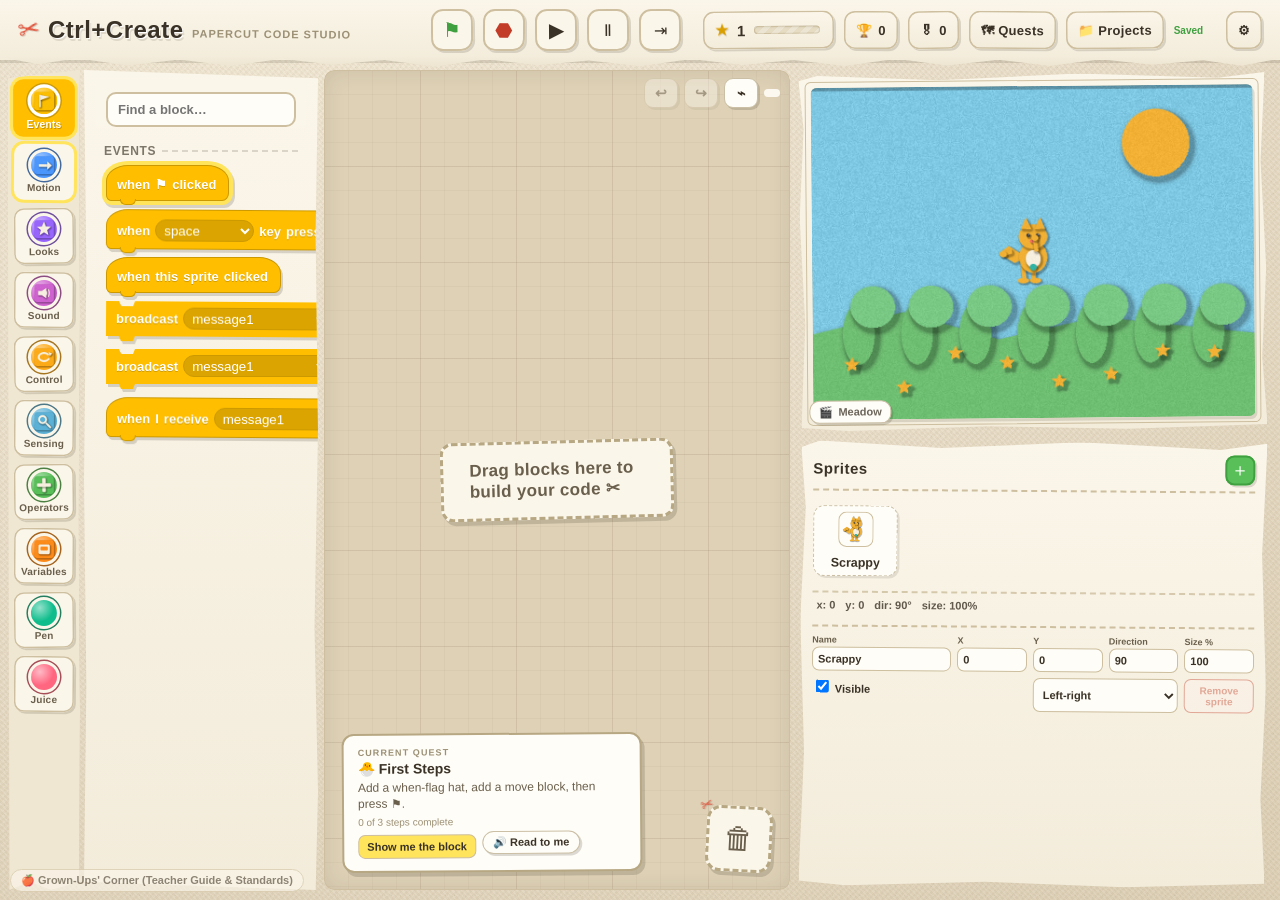
==== commit b1bfd0dd: "Add "Read to me" quest narration for early readers Accessibility feature for K-2 kids who can't yet " ====
--- a/index.html
+++ b/index.html
@@ -4,10 +4,10 @@
 <meta charset="UTF-8">
 <meta name="viewport" content="width=device-width, initial-scale=1.0">
 <title>Ctrl+Create — Papercut Code Studio</title>
-<link rel="stylesheet" href="css/theme.css?v=14">
-<link rel="stylesheet" href="css/blocks.css?v=14">
-<link rel="stylesheet" href="css/game.css?v=14">
-<link rel="stylesheet" href="css/enhancements.css?v=14">
+<link rel="stylesheet" href="css/theme.css?v=15">
+<link rel="stylesheet" href="css/blocks.css?v=15">
+<link rel="stylesheet" href="css/game.css?v=15">
+<link rel="stylesheet" href="css/enhancements.css?v=15">
 <link rel="manifest" href="manifest.webmanifest">
 </head>
 <body>
@@ -107,23 +107,24 @@
     🍎 Grown-Ups' Corner (Teacher Guide &amp; Standards)</a>
 
   <!-- ======================================================= SCRIPTS -->
-  <script src="js/core.js?v=14"></script>
-  <script src="js/blockDefs.js?v=14"></script>
-  <script src="js/editor/blockRender.js?v=14"></script>
-  <script src="js/editor/palette.js?v=14"></script>
-  <script src="js/editor/workspace.js?v=14"></script>
-  <script src="js/engine/sound.js?v=14"></script>
-  <script src="js/engine/fx.js?v=14"></script>
-  <script src="js/engine/stage.js?v=14"></script>
-  <script src="js/engine/interpreter.js?v=14"></script>
-  <script src="js/projectIO.js?v=14"></script>
-  <script src="js/game/progress.js?v=14"></script>
-  <script src="js/game/achievements.js?v=14"></script>
-  <script src="js/game/quests.js?v=14"></script>
-  <script src="js/game/ui.js?v=14"></script>
-  <script src="js/editor/projects.js?v=14"></script>
-  <script src="js/editor/playmode.js?v=14"></script>
-  <script src="js/main.js?v=14"></script>
-  <script src="js/enhancements.js?v=14"></script>
+  <script src="js/core.js?v=15"></script>
+  <script src="js/blockDefs.js?v=15"></script>
+  <script src="js/editor/blockRender.js?v=15"></script>
+  <script src="js/editor/palette.js?v=15"></script>
+  <script src="js/editor/workspace.js?v=15"></script>
+  <script src="js/engine/sound.js?v=15"></script>
+  <script src="js/engine/fx.js?v=15"></script>
+  <script src="js/engine/stage.js?v=15"></script>
+  <script src="js/engine/interpreter.js?v=15"></script>
+  <script src="js/projectIO.js?v=15"></script>
+  <script src="js/voice.js?v=15"></script>
+  <script src="js/game/progress.js?v=15"></script>
+  <script src="js/game/achievements.js?v=15"></script>
+  <script src="js/game/quests.js?v=15"></script>
+  <script src="js/game/ui.js?v=15"></script>
+  <script src="js/editor/projects.js?v=15"></script>
+  <script src="js/editor/playmode.js?v=15"></script>
+  <script src="js/main.js?v=15"></script>
+  <script src="js/enhancements.js?v=15"></script>
 </body>
 </html>
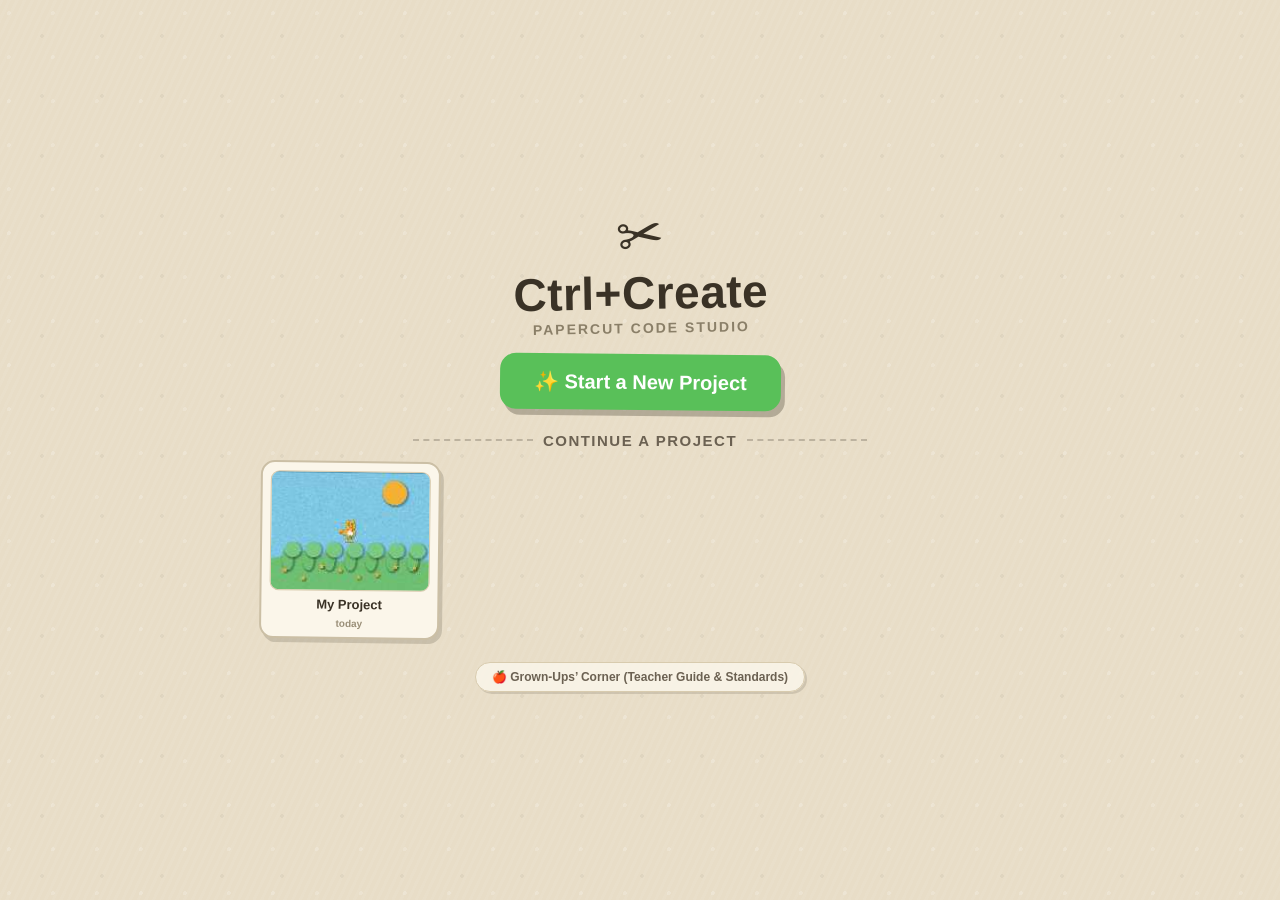
==== commit c7228963: "Add start-screen splash, fix sprite deletion, move teacher guide to splash - Splash screen (js/splas" ====
--- a/index.html
+++ b/index.html
@@ -4,10 +4,10 @@
 <meta charset="UTF-8">
 <meta name="viewport" content="width=device-width, initial-scale=1.0">
 <title>Ctrl+Create — Papercut Code Studio</title>
-<link rel="stylesheet" href="css/theme.css?v=15">
-<link rel="stylesheet" href="css/blocks.css?v=15">
-<link rel="stylesheet" href="css/game.css?v=15">
-<link rel="stylesheet" href="css/enhancements.css?v=15">
+<link rel="stylesheet" href="css/theme.css?v=16">
+<link rel="stylesheet" href="css/blocks.css?v=16">
+<link rel="stylesheet" href="css/game.css?v=16">
+<link rel="stylesheet" href="css/enhancements.css?v=16">
 <link rel="manifest" href="manifest.webmanifest">
 </head>
 <body>
@@ -100,31 +100,28 @@
     <div id="levelup-body"></div>
   </dialog>
 
-  <!-- discreet teacher link: visible to grown-ups, out of kids' way -->
-  <a id="teacher-link" href="./teacher-guide.html" target="_blank" rel="noopener"
-     title="Teacher guide and standards alignment"
-     style="position:fixed;left:10px;bottom:8px;z-index:60;font:600 11px/1.4 -apple-system,'SF Pro Rounded','Segoe UI',ui-rounded,sans-serif;color:#6b6152;text-decoration:none;background:rgba(251,246,234,.85);border:1.5px solid #d8cbae;border-radius:999px;padding:3px 10px;opacity:.75">
-    🍎 Grown-Ups' Corner (Teacher Guide &amp; Standards)</a>
+  <!-- Teacher guide now lives on the splash/start screen (js/splash.js). -->
 
   <!-- ======================================================= SCRIPTS -->
-  <script src="js/core.js?v=15"></script>
-  <script src="js/blockDefs.js?v=15"></script>
-  <script src="js/editor/blockRender.js?v=15"></script>
-  <script src="js/editor/palette.js?v=15"></script>
-  <script src="js/editor/workspace.js?v=15"></script>
-  <script src="js/engine/sound.js?v=15"></script>
-  <script src="js/engine/fx.js?v=15"></script>
-  <script src="js/engine/stage.js?v=15"></script>
-  <script src="js/engine/interpreter.js?v=15"></script>
-  <script src="js/projectIO.js?v=15"></script>
-  <script src="js/voice.js?v=15"></script>
-  <script src="js/game/progress.js?v=15"></script>
-  <script src="js/game/achievements.js?v=15"></script>
-  <script src="js/game/quests.js?v=15"></script>
-  <script src="js/game/ui.js?v=15"></script>
-  <script src="js/editor/projects.js?v=15"></script>
-  <script src="js/editor/playmode.js?v=15"></script>
-  <script src="js/main.js?v=15"></script>
-  <script src="js/enhancements.js?v=15"></script>
+  <script src="js/core.js?v=16"></script>
+  <script src="js/blockDefs.js?v=16"></script>
+  <script src="js/editor/blockRender.js?v=16"></script>
+  <script src="js/editor/palette.js?v=16"></script>
+  <script src="js/editor/workspace.js?v=16"></script>
+  <script src="js/engine/sound.js?v=16"></script>
+  <script src="js/engine/fx.js?v=16"></script>
+  <script src="js/engine/stage.js?v=16"></script>
+  <script src="js/engine/interpreter.js?v=16"></script>
+  <script src="js/projectIO.js?v=16"></script>
+  <script src="js/voice.js?v=16"></script>
+  <script src="js/game/progress.js?v=16"></script>
+  <script src="js/game/achievements.js?v=16"></script>
+  <script src="js/game/quests.js?v=16"></script>
+  <script src="js/game/ui.js?v=16"></script>
+  <script src="js/editor/projects.js?v=16"></script>
+  <script src="js/editor/playmode.js?v=16"></script>
+  <script src="js/main.js?v=16"></script>
+  <script src="js/enhancements.js?v=16"></script>
+  <script src="js/splash.js?v=16"></script>
 </body>
 </html>
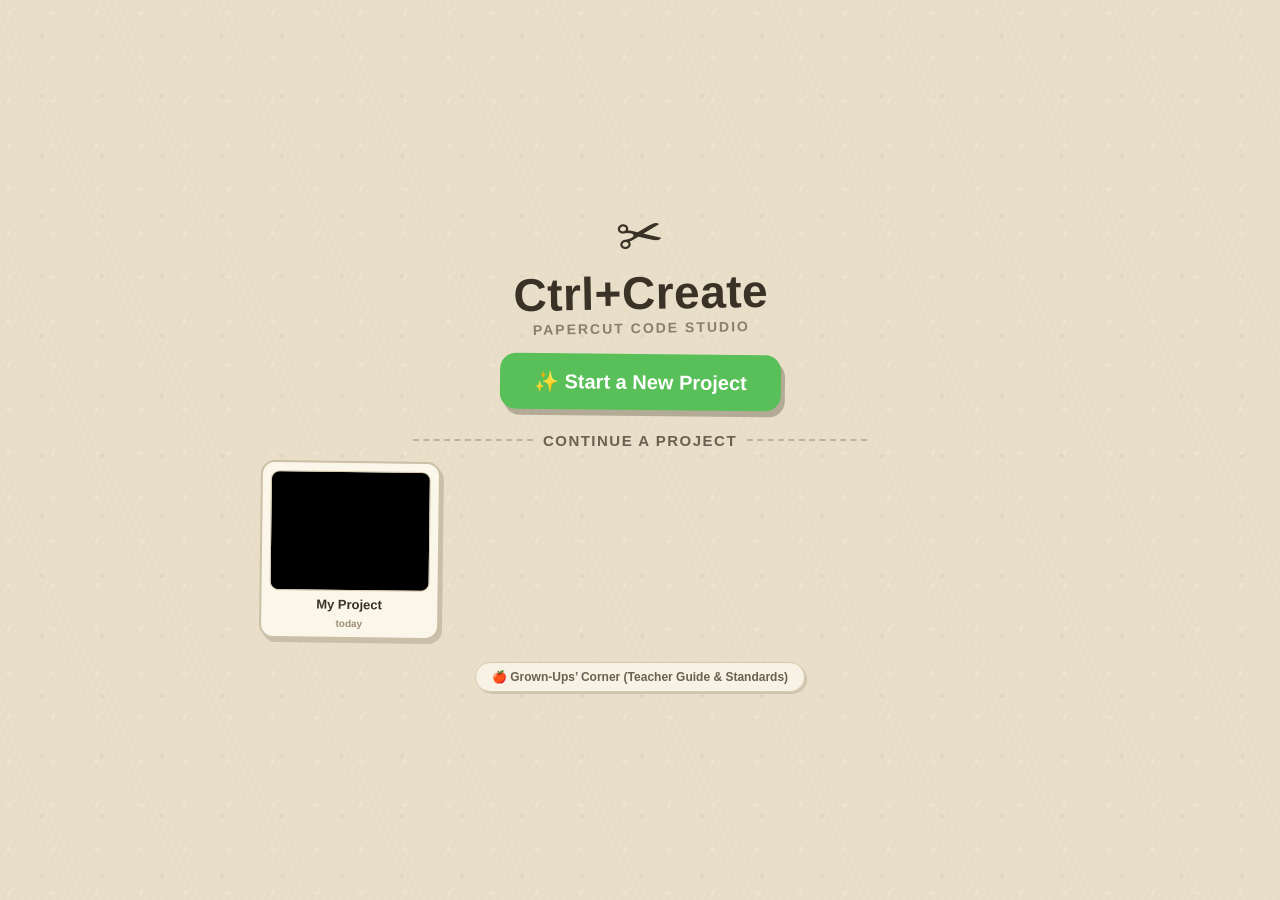
==== commit 109decbb: "Add NEW master mute toggle (Q11: fresh players start muted) MIGRATION_PLAN.md Phase 7 partial adopti" ====
--- a/index.html
+++ b/index.html
@@ -26,6 +26,7 @@
       <button id="btn-play" class="ctl ctl-play" title="Play fullscreen">▶</button>
       <button id="btn-pause" class="ctl ctl-debug" title="Pause running code" aria-label="Pause running code">Ⅱ</button>
       <button id="btn-step" class="ctl ctl-debug" title="Run one block" aria-label="Run one block">⇥</button>
+      <button id="btn-mute" class="ctl ctl-mute" title="Mute or unmute all sound" aria-label="Mute or unmute all sound" aria-pressed="true">🔇</button>
     </div>
 
     <div class="player-hud">
@@ -123,5 +124,6 @@
   <script src="js/main.js?v=16"></script>
   <script src="js/enhancements.js?v=16"></script>
   <script src="js/splash.js?v=16"></script>
+  <script type="module" src="js/engine-bridge.js"></script>
 </body>
 </html>
--- a/css/theme.css
+++ b/css/theme.css
@@ -181,6 +181,10 @@
 .ctl-stop { color: var(--red-d); transform: rotate(var(--tilt-b)); }
 .ctl-stop:hover { box-shadow: 0 0 0 2px var(--red) inset, var(--shadow-hard-sm); }
 
+/* master mute — same paper-cutout family as .ctl, sized to the >=44px house
+   tap-target rule (the flag/stop/debug .ctl set above is 42px, grandfathered). */
+.ctl-mute { width: 44px; height: 44px; font-size: 19px; }
+
 /* player HUD chips are defined in game.css (.hud-chip) */
 .player-hud { display: flex; align-items: center; gap: 10px; }
 
